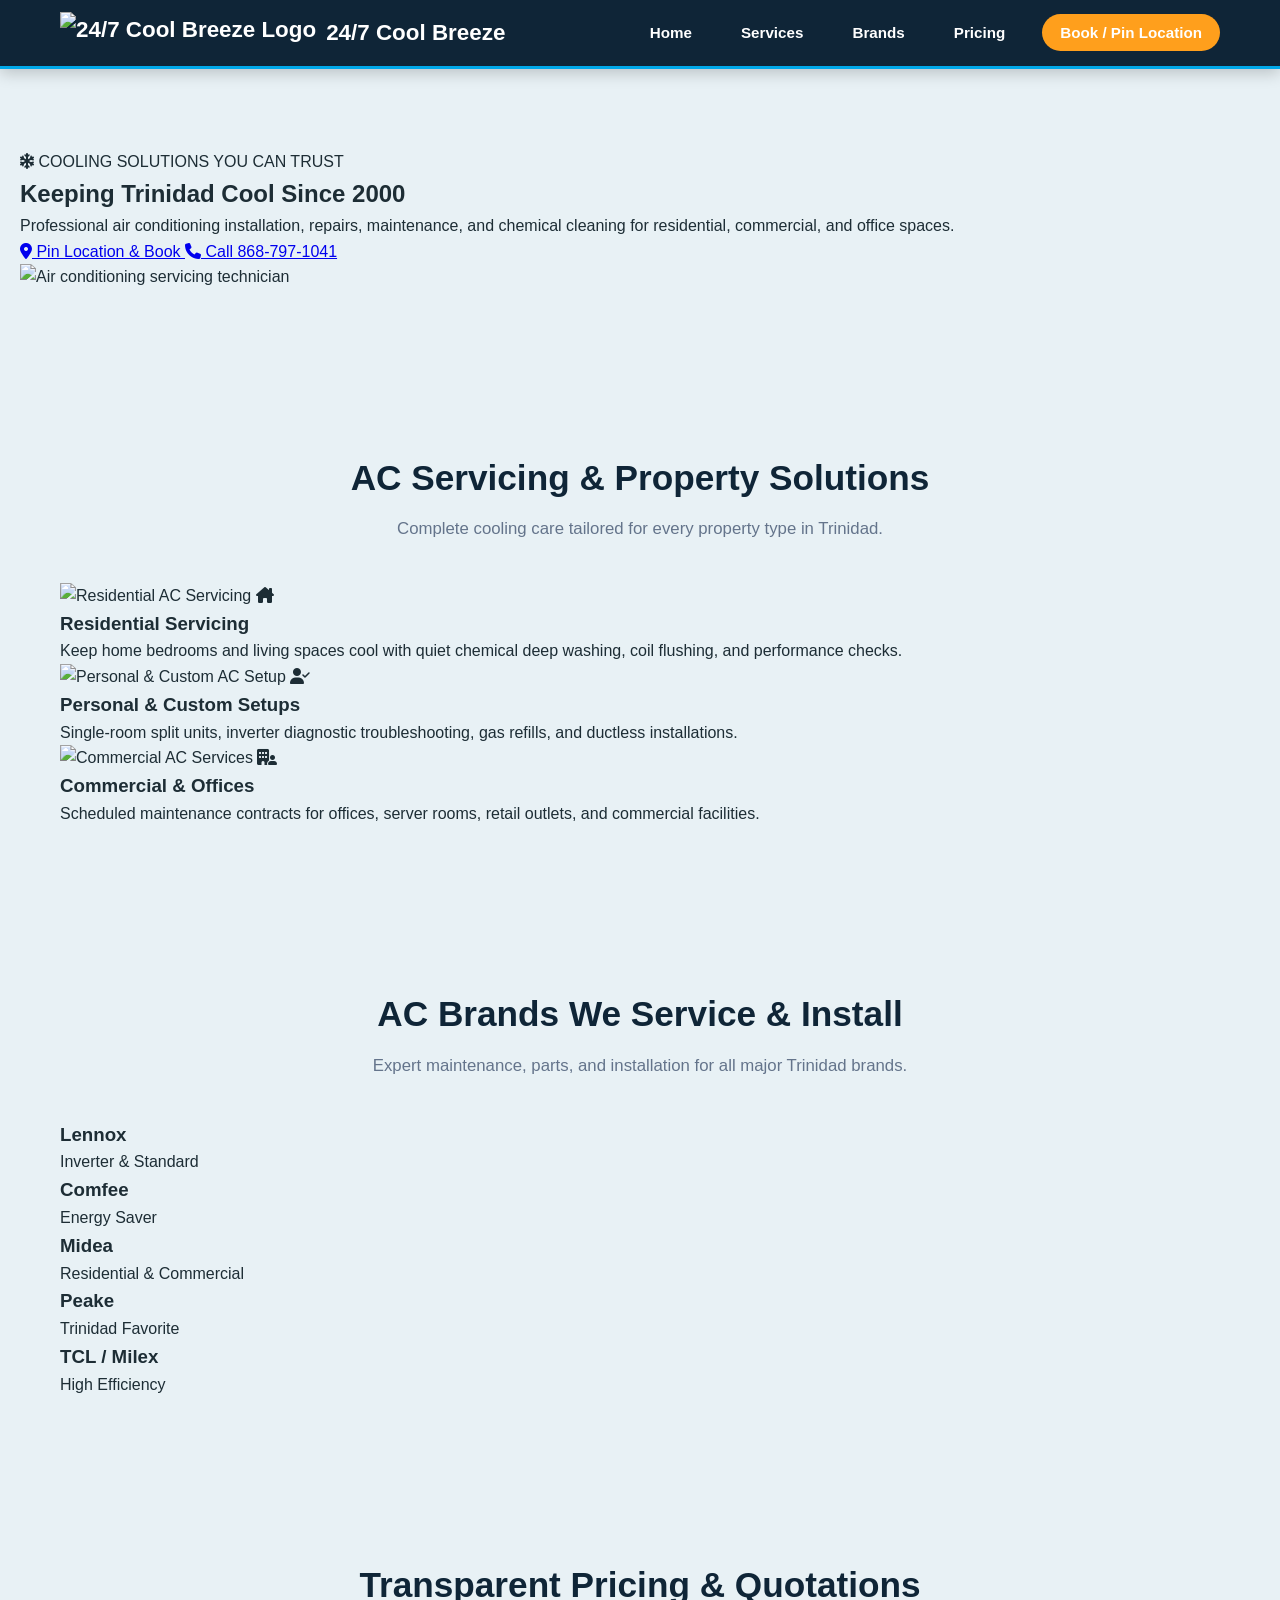
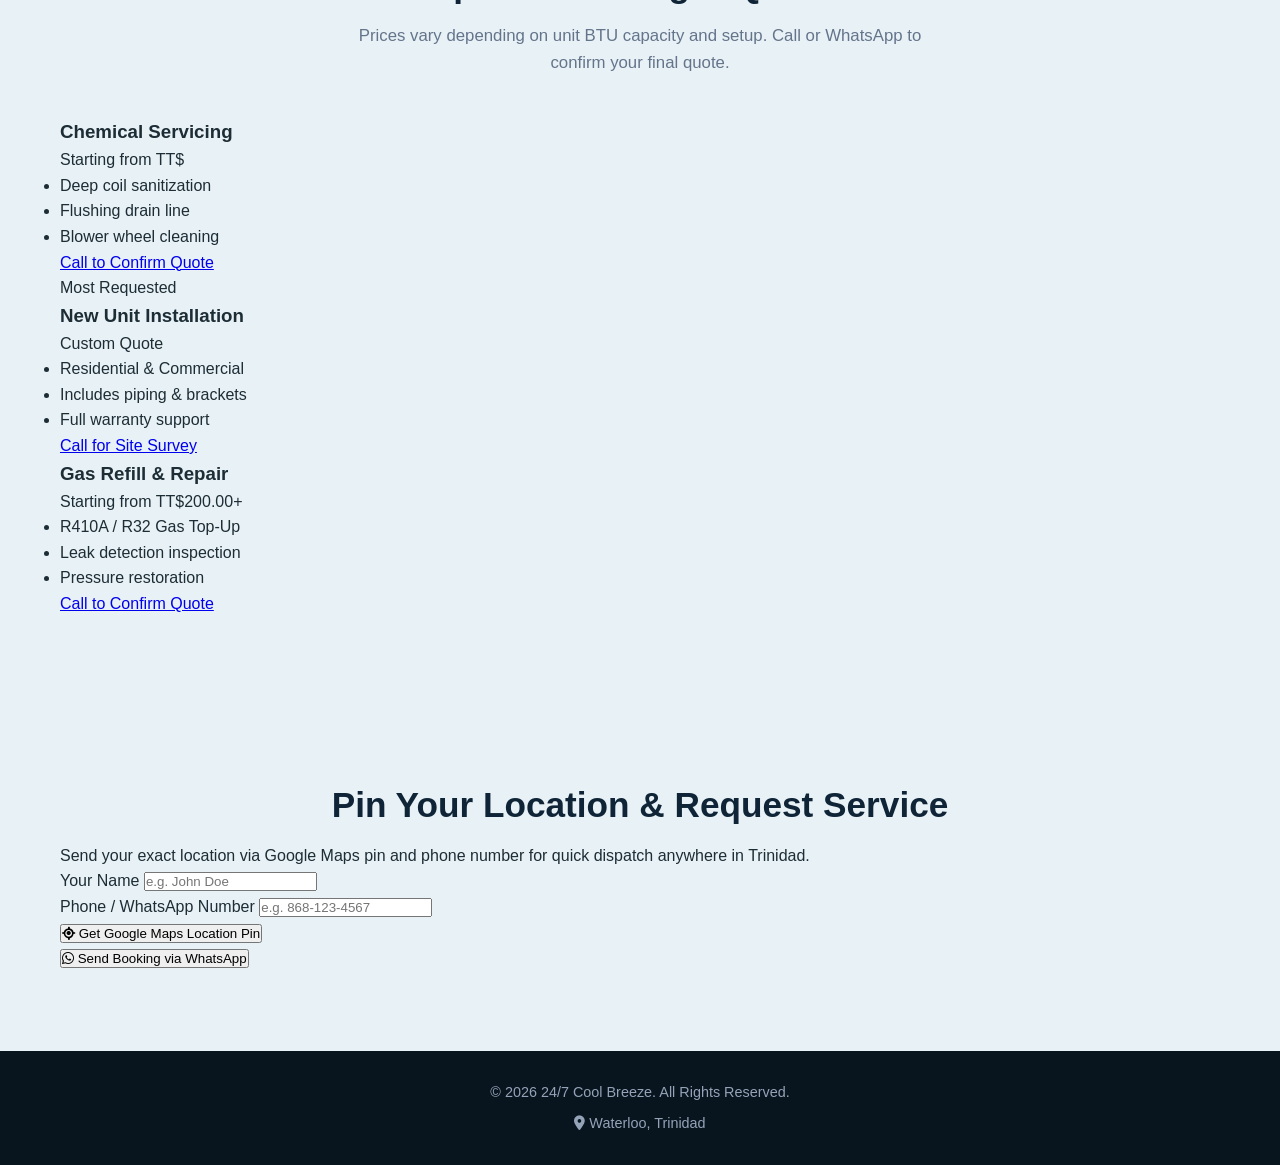
==== index.html @ b60d5aab "Add files via upload" ====
<!DOCTYPE html>
<html lang="en">
<head>
    <meta charset="UTF-8">
    <meta name="viewport" content="width=device-width, initial-scale=1.0">
    <title>24/7 Cool Breeze | Air Conditioning Services Trinidad</title>

    <!-- 1. Main Global Styles -->
    <link rel="stylesheet" href="style.css">

    <!-- 2. Section Module Stylesheets (Corrected Folder Paths) -->
    <link rel="stylesheet" href="hero/hero.css">
    <link rel="stylesheet" href="services/services.css">
    <link rel="stylesheet" href="brands/brands.css">
    <link rel="stylesheet" href="pricing/pricing.css">
    <link rel="stylesheet" href="location/location.css">

    <!-- 3. Font Awesome Icons -->
    <link rel="stylesheet" href="https://cdnjs.cloudflare.com/ajax/libs/font-awesome/6.5.2/css/all.min.css">
</head>
<body>

    <!-- ==========================================
         Sticky Navigation Header
         ========================================== -->
    <header>
        <nav class="navbar">
            <a href="#home" class="logo">
                <img src="images/logo.png" alt="24/7 Cool Breeze Logo">
                <span>24/7 Cool Breeze</span>
            </a>

            <ul class="nav-links" id="nav-links">
                <li><a href="#home">Home</a></li>
                <li><a href="#services">Services</a></li>
                <li><a href="#brands">Brands</a></li>
                <li><a href="#pricing">Pricing</a></li>
                <li><a href="#location" class="nav-book-btn">Book / Pin Location</a></li>
            </ul>

            <button id="mobile-menu-toggle" type="button" aria-label="Toggle navigation">
            <i class="fas fa-bars"></i>
            </button>

          </nav>  
    </header>

    <!-- ==========================================
         Page Content Modules
         ========================================== -->
    <main>

        <!-- Hero Module -->
        <section id="home" class="hero-section">
            <div class="hero-container">
                <div class="hero-content">
                    <span class="hero-badge">
                        <i class="fa-solid fa-snowflake"></i> COOLING SOLUTIONS YOU CAN TRUST
                    </span>
                    <h1>Keeping Trinidad Cool Since 2000</h1>
                    <p>
                        Professional air conditioning installation, repairs, maintenance, 
                        and chemical cleaning for residential, commercial, and office spaces.
                    </p>
                    <div class="hero-actions">
                        <a href="#location" class="btn-primary">
                            <i class="fa-solid fa-location-dot"></i> Pin Location & Book
                        </a>
                        <a href="tel:+18687971041" class="btn-secondary">
                            <i class="fa-solid fa-phone"></i> Call 868-797-1041
                        </a>
                    </div>
                </div>
                <div class="hero-image-wrapper">
                    <img src="images/technican.png" alt="Air conditioning servicing technician">
                </div>
            </div>
        </section>

        <!-- Services Module -->
        <section id="services" class="servicing-section">
            <div class="container">
                <h2>AC Servicing & Property Solutions</h2>
                <p class="section-subtitle">Complete cooling care tailored for every property type in Trinidad.</p>
                <div class="services-wrapper">
                    <div class="service-category">
                     <img src="images/residential.png" alt="Residential AC Servicing" class="card-image">
                        <i class="fa-solid fa-house-chimney"></i>
                        <h3>Residential Servicing</h3>
                        <p>Keep home bedrooms and living spaces cool with quiet chemical deep washing, coil flushing, and performance checks.</p>
                    </div>
                    <div class="service-category">
                        <img src="images/personal.png" alt="Personal & Custom AC Setup" class="card-image">
                        <i class="fa-solid fa-user-check"></i>
                        <h3>Personal & Custom Setups</h3>
                        <p>Single-room split units, inverter diagnostic troubleshooting, gas refills, and ductless installations.</p>
                    </div>
                    <div class="service-category">
                        <img src="images/commerical.png" alt="Commercial AC Services" class="card-image">
                        <i class="fa-solid fa-building-user"></i>
                        <h3>Commercial & Offices</h3>
                        <p>Scheduled maintenance contracts for offices, server rooms, retail outlets, and commercial facilities.</p>
                    </div>
                </div>
            </div>
        </section>

        <!-- Brands Module -->
        <section id="brands" class="brands-section">
            <div class="container">
                <h2>AC Brands We Service & Install</h2>
                <p class="section-subtitle">Expert maintenance, parts, and installation for all major Trinidad brands.</p>
                <div class="brands-grid">
                    <div class="brand-card">
                        <h3>Lennox</h3>
                        <span class="badge">Inverter & Standard</span>
                    </div>
                    <div class="brand-card">
                        <h3>Comfee</h3>
                        <span class="badge">Energy Saver</span>
                    </div>
                    <div class="brand-card">
                        <h3>Midea</h3>
                        <span class="badge">Residential & Commercial</span>
                    </div>
                    <div class="brand-card">
                        <h3>Peake</h3>
                        <span class="badge">Trinidad Favorite</span>
                    </div>
                    <div class="brand-card">
                        <h3>TCL / Milex</h3>
                        <span class="badge">High Efficiency</span>
                    </div>
                </div>
            </div>
        </section>

        <!-- Pricing Module -->
        <section id="pricing" class="pricing-section">
            <div class="container">
                <h2>Transparent Pricing & Quotations</h2>
                <p class="pricing-note">Prices vary depending on unit BTU capacity and setup. Call or WhatsApp to confirm your final quote.</p>
                <div class="pricing-grid">
                    <div class="pricing-card">
                        <h3>Chemical Servicing</h3>
                        <p class="price-estimate">Starting from TT$</p>
                        <ul>
                            <li>Deep coil sanitization</li>
                            <li>Flushing drain line</li>
                            <li>Blower wheel cleaning</li>
                        </ul>
                        <a href="tel:+18687971041" class="confirm-btn">Call to Confirm Quote</a>
                    </div>
                    <div class="pricing-card featured">
                        <span class="popular-tag">Most Requested</span>
                        <h3>New Unit Installation</h3>
                        <p class="price-estimate">Custom Quote</p>
                        <ul>
                            <li>Residential & Commercial</li>
                            <li>Includes piping & brackets</li>
                            <li>Full warranty support</li>
                        </ul>
                        <a href="tel:+18687971041" class="confirm-btn">Call for Site Survey</a>
                    </div>
                    <div class="pricing-card">
                        <h3>Gas Refill & Repair</h3>
                        <p class="price-estimate">Starting from TT$200.00+</p>
                        <ul>
                            <li>R410A / R32 Gas Top-Up</li>
                            <li>Leak detection inspection</li>
                            <li>Pressure restoration</li>
                        </ul>
                        <a href="tel:+18687971041" class="confirm-btn">Call to Confirm Quote</a>
                    </div>
                </div>
            </div>
        </section>

        <!-- Location Pin & Booking Module -->
        <section id="location" class="location-section">
            <div class="container">
                <h2>Pin Your Location & Request Service</h2>
                <p>Send your exact location via Google Maps pin and phone number for quick dispatch anywhere in Trinidad.</p>
                <form id="location-form" class="location-form">
                    <div class="form-group">
                        <label for="client-name">Your Name</label>
                        <input type="text" id="client-name" placeholder="e.g. John Doe" required>
                    </div>
                    <div class="form-group">
                        <label for="client-phone">Phone / WhatsApp Number</label>
                        <input type="tel" id="client-phone" placeholder="e.g. 868-123-4567" required>
                    </div>
                    <button type="button" id="pin-location-btn" class="pin-btn">
                        <i class="fa-solid fa-location-crosshairs"></i> Get Google Maps Location Pin
                    </button>
                    <div id="location-status" class="location-status"></div>
                    <button type="submit" class="submit-btn">
                        <i class="fa-brands fa-whatsapp"></i> Send Booking via WhatsApp
                    </button>
                </form>
            </div>
        </section>

    </main>

    <!-- Global Footer -->
    <footer>
        <div class="footer-container">
            <p>© 2026 24/7 Cool Breeze. All Rights Reserved.</p>
            <p><i class="fa-solid fa-location-dot"></i> Waterloo, Trinidad</p>
        </div>
    </footer>

    <!-- ==========================================
         JavaScript Files (Loaded at bottom of page)
         ========================================== -->
    <script src="main.js" defer></script>
    <script src="location/location.js" defer></script>
    <script src="hero/hero.js" defer></script>
    <script src="services/services.js" defer></script>
    <script src="brands/brands.js" defer></script>
    <script src="pricing/pricing.js" defer></script>
</body>
</html>
---- style.css ----
/* ==========================================
   GLOBAL COLORS
========================================== */

:root {
    --primary-navy: #0F2537;
    --secondary-cyan: #00A8E8;
    --bg-ice: #E8F1F5;
    --accent-mint: #2EC4B6;
    --cta-amber: #FF9F1C;
    --text-dark: #1D2D35;
    --text-muted: #64748B;
    --white: #FFFFFF;
}

/* ==========================================
   GLOBAL RESET
========================================== */

* {
    box-sizing: border-box;
    margin: 0;
    padding: 0;
    font-family: 'Segoe UI', Tahoma, Geneva, Verdana, sans-serif;
}

html {
    scroll-behavior: smooth;
    scroll-padding-top: 90px;
}

body {
    background-color: var(--bg-ice);
    color: var(--text-dark);
    line-height: 1.6;
}

/* ==========================================
   GLOBAL CONTAINER & TYPOGRAPHY
========================================== */

.container {
    max-width: 1200px;
    margin: 0 auto;
    padding: 0 20px;
}

section {
    padding: 80px 20px;
}

h2 {
    font-size: 2.2rem;
    color: var(--primary-navy);
    margin-bottom: 10px;
    text-align: center;
}

.section-subtitle,
.pricing-note {
    text-align: center;
    color: var(--text-muted);
    font-size: 1.05rem;
    max-width: 600px;
    margin: 0 auto 40px;
}

/* ==========================================
   NAVIGATION HEADER
========================================== */

header {
    position: sticky;
    top: 0;
    z-index: 1000;
    background-color: var(--primary-navy);
    border-bottom: 3px solid var(--secondary-cyan);
    box-shadow: 0 4px 15px rgba(0, 0, 0, 0.2);
}

.navbar {
    max-width: 1200px;
    margin: 0 auto;
    display: flex;
    flex-direction: row;
    align-items: center;
    justify-content: space-between;
    padding: 12px 20px;
    position: relative;
}

/* Logo */

.logo {
    display: flex;
    align-items: center;
    gap: 10px;
    color: var(--white);
    font-size: 1.4rem;
    font-weight: 800;
    text-decoration: none;
}

.logo img {
    height: 42px;
    width: auto;
    object-fit: contain;
}

/* Desktop Navigation Links */

.nav-links {
    display: flex;
    list-style: none;
    align-items: center;
    gap: 25px;
    margin: 0;
    padding: 0;
}

.nav-links a {
    color: var(--white);
    text-decoration: none;
    font-weight: 600;
    font-size: 0.95rem;
    padding: 8px 12px;
    border-radius: 6px;
    transition: color 0.3s ease, background-color 0.3s ease;
}

.nav-links a:hover {
    color: var(--secondary-cyan);
}

/* Booking Button */

.nav-links .nav-book-btn {
    background-color: var(--cta-amber);
    color: var(--white);
    border-radius: 20px;
    padding: 10px 18px;
}

.nav-links .nav-book-btn:hover {
    background-color: var(--accent-mint);
    color: var(--white);
}

/* Mobile Menu Button */

#mobile-menu-toggle {
    display: none;
    background: none;
    border: none;
    color: var(--white);
    font-size: 1.7rem;
    cursor: pointer;
    padding: 8px;
}

/* ==========================================
   FOOTER
========================================== */

footer {
    background-color: #08141E;
    color: #94A3B8;
    padding: 30px 20px;
    text-align: center;
    font-size: 0.9rem;
}

.footer-container {
    display: flex;
    flex-direction: column;
    gap: 8px;
}

/* ==========================================
   TABLET AND MOBILE RESPONSIVENESS
========================================== */

@media (max-width: 768px) {

    /* Navigation */

    .navbar {
        padding: 12px 15px;
    }

    .logo {
        font-size: 1.15rem;
    }

    .logo img {
        height: 36px;
    }

    #mobile-menu-toggle {
        display: block;
    }

    .nav-links {
        display: none;
        flex-direction: column;
        align-items: stretch;
        gap: 15px;
        position: absolute;
        top: 100%;
        left: 0;
        width: 100%;
        padding: 20px;
        background-color: var(--primary-navy);
        z-index: 1000;
        box-shadow: 0 5px 10px rgba(0, 0, 0, 0.2);
    }

    /* Show menu when JavaScript adds active */

    .nav-links.active {
        display: flex;
    }

    .nav-links a {
        display: block;
        text-align: center;
        padding: 12px;
    }

    /* General spacing */

    section {
        padding: 50px 15px;
    }

    h2 {
        font-size: 1.8rem;
    }

    .section-subtitle,
    .pricing-note {
        font-size: 1rem;
    }
}

/* ==========================================
   SMALL MOBILE SCREENS
========================================== */

@media (max-width: 480px) {

    .logo {
        font-size: 1rem;
    }

    .logo img {
        height: 32px;
    }

    #mobile-menu-toggle {
        font-size: 1.5rem;
    }

    h2 {
        font-size: 1.6rem;
    }

    .container {
        padding: 0 15px;
    }
}

/* ===
   ACCESSIBILITY
=== */

@media (prefers-reduced-motion: reduce) {
    html {
        scroll-behavior: auto;
    }

    * {
        transition-duration: 0.01ms !important;
    }
}
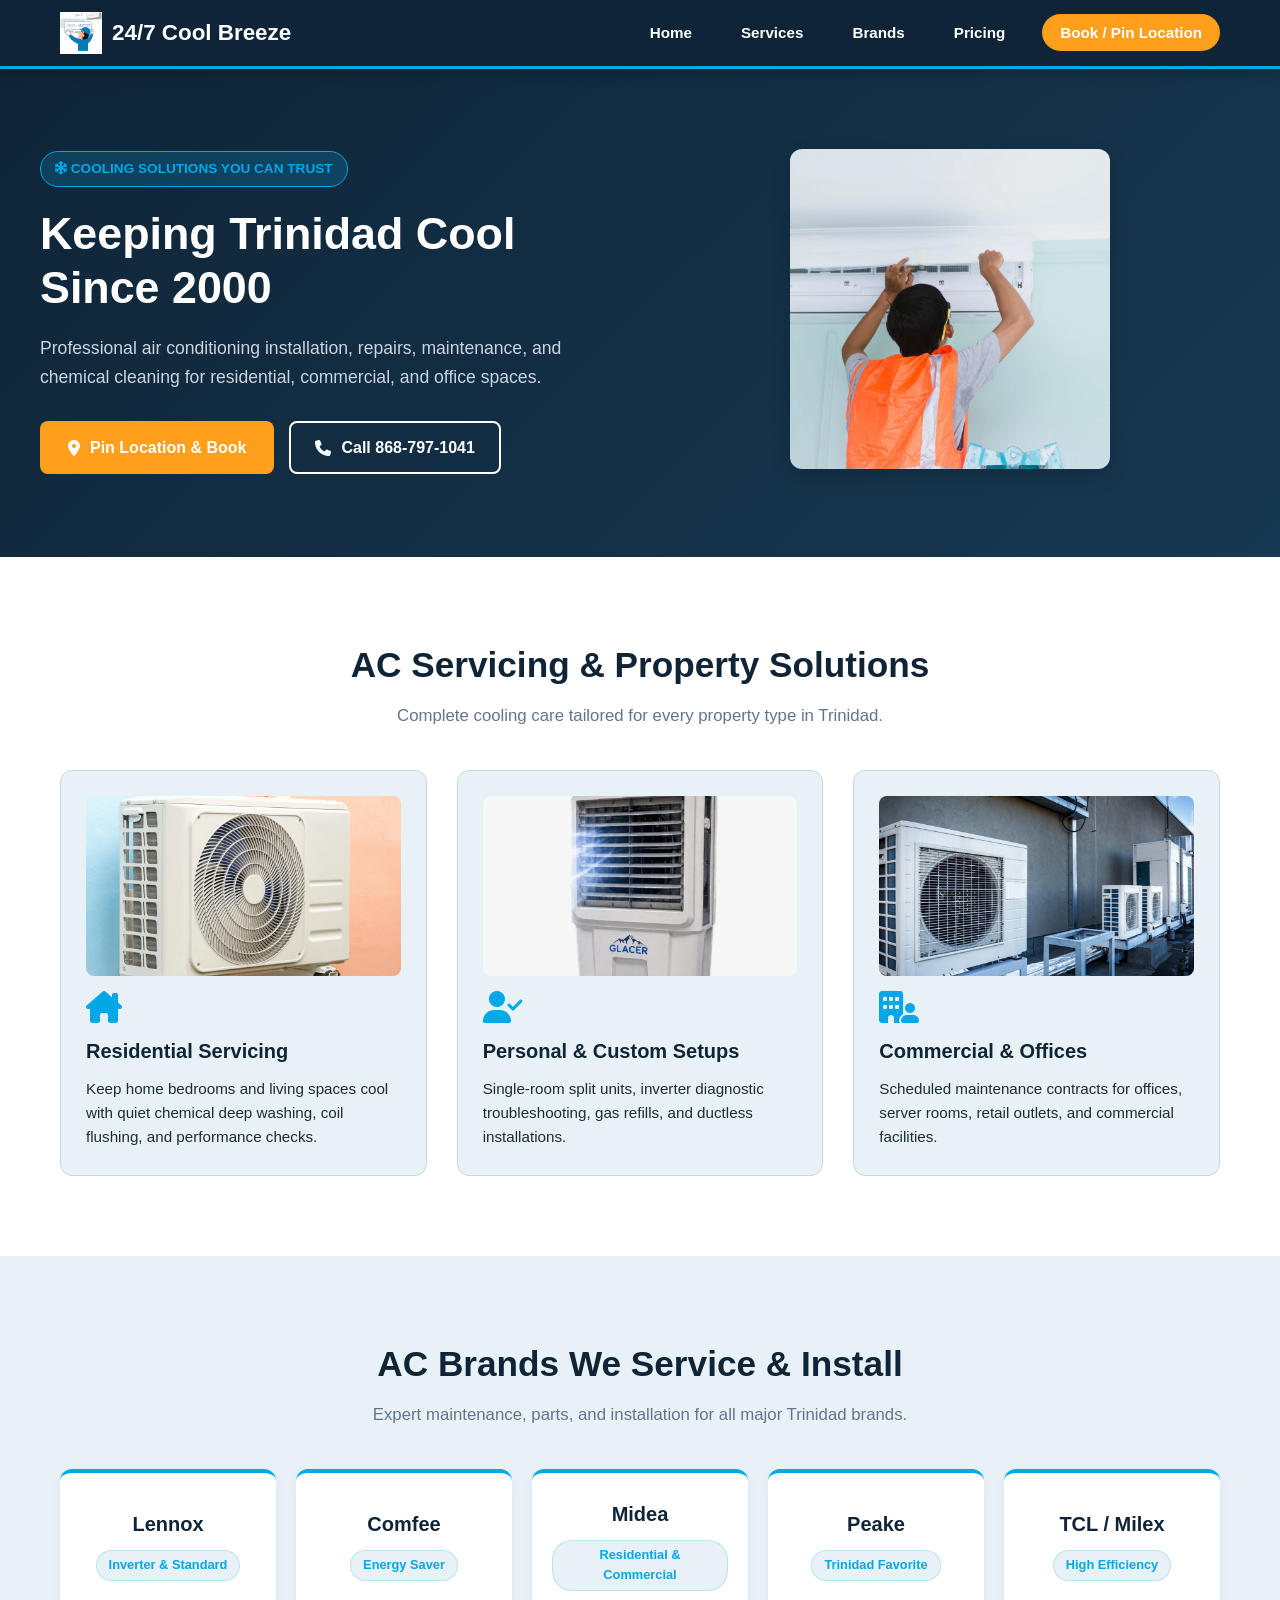
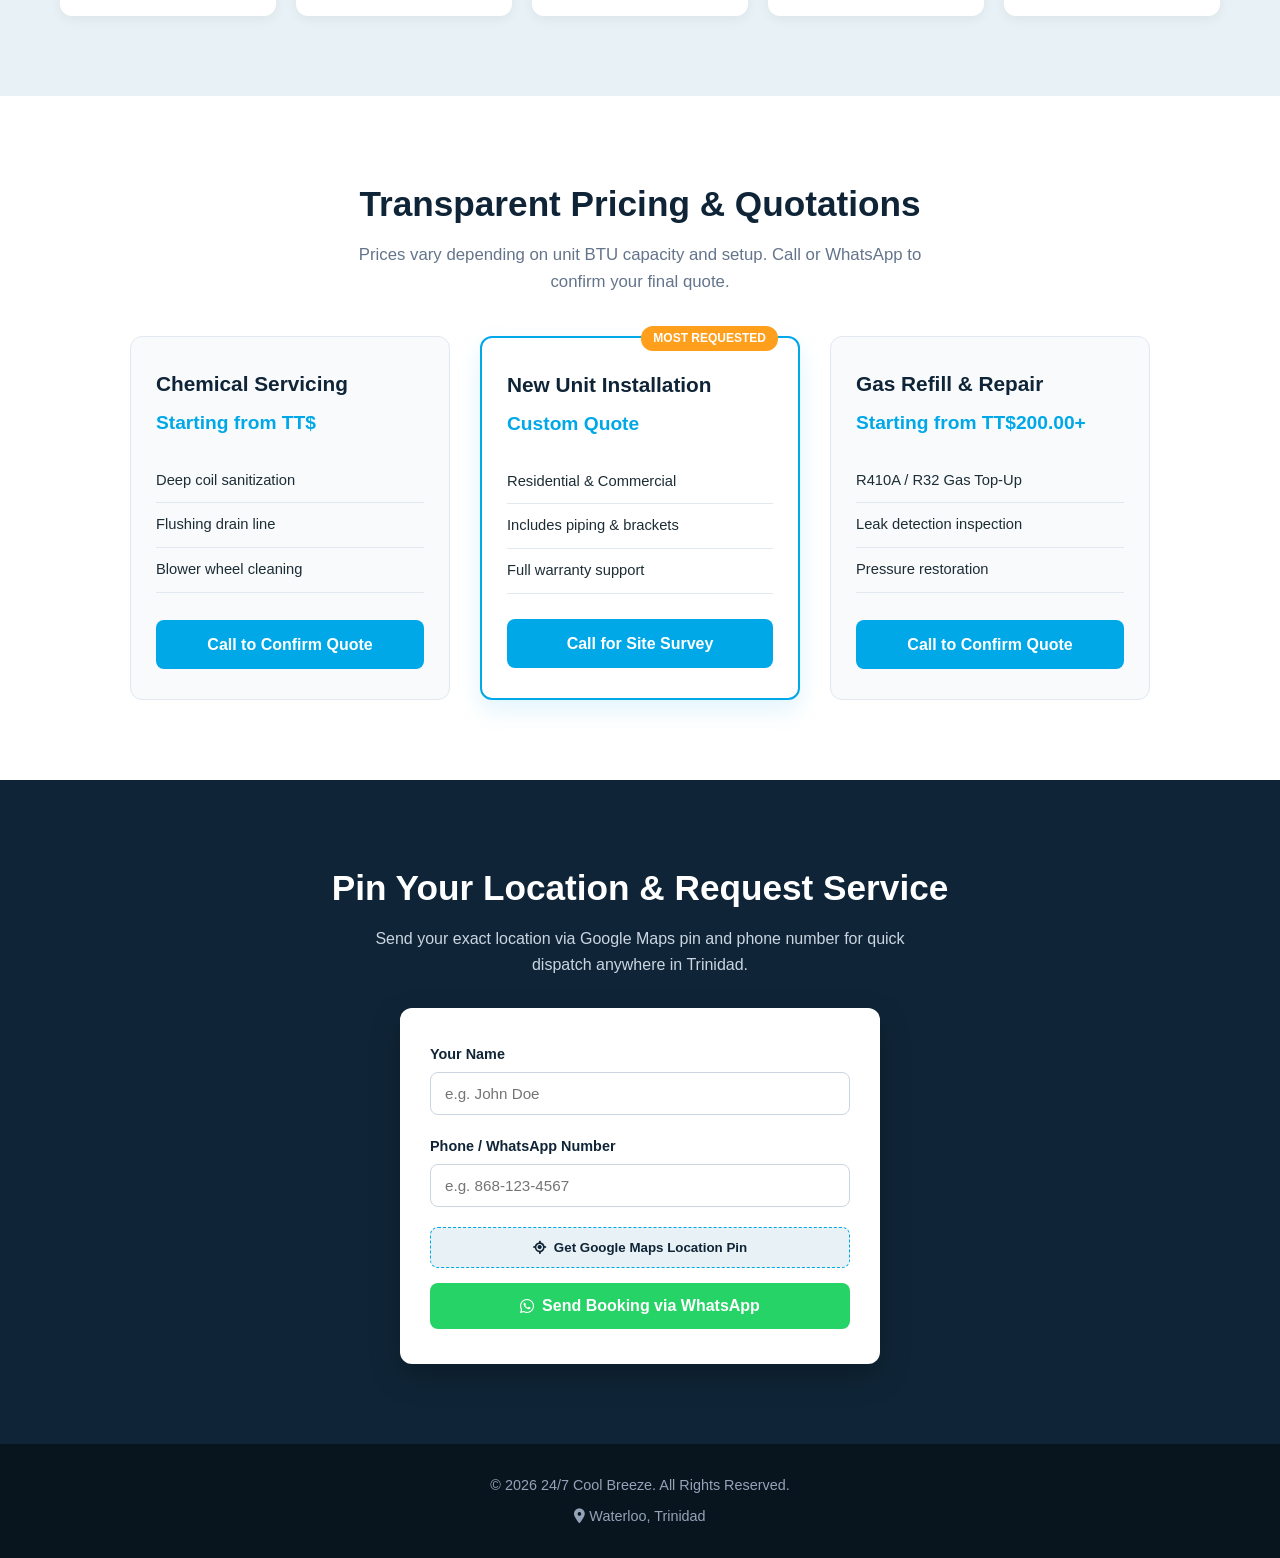
==== commit 61639fb1: "Update index.html" ====
--- a/index.html
+++ b/index.html
@@ -1,3 +1,4 @@
+
 <!DOCTYPE html>
 <html lang="en">
 <head>
@@ -5,28 +6,27 @@
     <meta name="viewport" content="width=device-width, initial-scale=1.0">
     <title>24/7 Cool Breeze | Air Conditioning Services Trinidad</title>
 
-    <!-- 1. Main Global Styles -->
+    <!-- Main Global Styles -->
     <link rel="stylesheet" href="style.css">
 
-    <!-- 2. Section Module Stylesheets (Corrected Folder Paths) -->
-    <link rel="stylesheet" href="hero/hero.css">
-    <link rel="stylesheet" href="services/services.css">
-    <link rel="stylesheet" href="brands/brands.css">
-    <link rel="stylesheet" href="pricing/pricing.css">
-    <link rel="stylesheet" href="location/location.css">
-
-    <!-- 3. Font Awesome Icons -->
+    <!-- Section Stylesheets -->
+    <link rel="stylesheet" href="hero.css">
+    <link rel="stylesheet" href="services.css">
+    <link rel="stylesheet" href="brands.css">
+    <link rel="stylesheet" href="pricing.css">
+    <link rel="stylesheet" href="location.css">
+
+    <!-- Font Awesome Icons -->
     <link rel="stylesheet" href="https://cdnjs.cloudflare.com/ajax/libs/font-awesome/6.5.2/css/all.min.css">
 </head>
+
 <body>
 
-    <!-- ==========================================
-         Sticky Navigation Header
-         ========================================== -->
+    <!-- Sticky Navigation Header -->
     <header>
         <nav class="navbar">
             <a href="#home" class="logo">
-                <img src="images/logo.png" alt="24/7 Cool Breeze Logo">
+                <img src="logo.png" alt="24/7 Cool Breeze Logo">
                 <span>24/7 Cool Breeze</span>
             </a>
 
@@ -39,186 +39,246 @@
             </ul>
 
             <button id="mobile-menu-toggle" type="button" aria-label="Toggle navigation">
-            <i class="fas fa-bars"></i>
+                <i class="fas fa-bars"></i>
             </button>
-
-          </nav>  
+        </nav>
     </header>
 
-    <!-- ==========================================
-         Page Content Modules
-         ========================================== -->
+    <!-- Page Content -->
     <main>
 
-        <!-- Hero Module -->
+        <!-- Hero Section -->
         <section id="home" class="hero-section">
             <div class="hero-container">
                 <div class="hero-content">
                     <span class="hero-badge">
                         <i class="fa-solid fa-snowflake"></i> COOLING SOLUTIONS YOU CAN TRUST
                     </span>
+
                     <h1>Keeping Trinidad Cool Since 2000</h1>
+
                     <p>
-                        Professional air conditioning installation, repairs, maintenance, 
+                        Professional air conditioning installation, repairs, maintenance,
                         and chemical cleaning for residential, commercial, and office spaces.
                     </p>
+
                     <div class="hero-actions">
                         <a href="#location" class="btn-primary">
                             <i class="fa-solid fa-location-dot"></i> Pin Location & Book
                         </a>
+
                         <a href="tel:+18687971041" class="btn-secondary">
                             <i class="fa-solid fa-phone"></i> Call 868-797-1041
                         </a>
                     </div>
                 </div>
+
                 <div class="hero-image-wrapper">
-                    <img src="images/technican.png" alt="Air conditioning servicing technician">
-                </div>
-            </div>
-        </section>
-
-        <!-- Services Module -->
+                    <img src="technican.png" alt="Air conditioning servicing technician">
+                </div>
+            </div>
+        </section>
+
+        <!-- Services Section -->
         <section id="services" class="servicing-section">
             <div class="container">
                 <h2>AC Servicing & Property Solutions</h2>
-                <p class="section-subtitle">Complete cooling care tailored for every property type in Trinidad.</p>
+
+                <p class="section-subtitle">
+                    Complete cooling care tailored for every property type in Trinidad.
+                </p>
+
                 <div class="services-wrapper">
+
                     <div class="service-category">
-                     <img src="images/residential.png" alt="Residential AC Servicing" class="card-image">
+                        <img src="residential.png" alt="Residential AC Servicing" class="card-image">
                         <i class="fa-solid fa-house-chimney"></i>
                         <h3>Residential Servicing</h3>
-                        <p>Keep home bedrooms and living spaces cool with quiet chemical deep washing, coil flushing, and performance checks.</p>
-                    </div>
+                        <p>
+                            Keep home bedrooms and living spaces cool with quiet chemical
+                            deep washing, coil flushing, and performance checks.
+                        </p>
+                    </div>
+
                     <div class="service-category">
-                        <img src="images/personal.png" alt="Personal & Custom AC Setup" class="card-image">
+                        <img src="personal.png" alt="Personal & Custom AC Setup" class="card-image">
                         <i class="fa-solid fa-user-check"></i>
                         <h3>Personal & Custom Setups</h3>
-                        <p>Single-room split units, inverter diagnostic troubleshooting, gas refills, and ductless installations.</p>
-                    </div>
+                        <p>
+                            Single-room split units, inverter diagnostic troubleshooting,
+                            gas refills, and ductless installations.
+                        </p>
+                    </div>
+
                     <div class="service-category">
-                        <img src="images/commerical.png" alt="Commercial AC Services" class="card-image">
+                        <img src="commerical.png" alt="Commercial AC Services" class="card-image">
                         <i class="fa-solid fa-building-user"></i>
                         <h3>Commercial & Offices</h3>
-                        <p>Scheduled maintenance contracts for offices, server rooms, retail outlets, and commercial facilities.</p>
-                    </div>
-                </div>
-            </div>
-        </section>
-
-        <!-- Brands Module -->
+                        <p>
+                            Scheduled maintenance contracts for offices, server rooms,
+                            retail outlets, and commercial facilities.
+                        </p>
+                    </div>
+
+                </div>
+            </div>
+        </section>
+
+        <!-- Brands Section -->
         <section id="brands" class="brands-section">
             <div class="container">
                 <h2>AC Brands We Service & Install</h2>
-                <p class="section-subtitle">Expert maintenance, parts, and installation for all major Trinidad brands.</p>
+
+                <p class="section-subtitle">
+                    Expert maintenance, parts, and installation for all major Trinidad brands.
+                </p>
+
                 <div class="brands-grid">
+
                     <div class="brand-card">
                         <h3>Lennox</h3>
                         <span class="badge">Inverter & Standard</span>
                     </div>
+
                     <div class="brand-card">
                         <h3>Comfee</h3>
                         <span class="badge">Energy Saver</span>
                     </div>
+
                     <div class="brand-card">
                         <h3>Midea</h3>
                         <span class="badge">Residential & Commercial</span>
                     </div>
+
                     <div class="brand-card">
                         <h3>Peake</h3>
                         <span class="badge">Trinidad Favorite</span>
                     </div>
+
                     <div class="brand-card">
                         <h3>TCL / Milex</h3>
                         <span class="badge">High Efficiency</span>
                     </div>
-                </div>
-            </div>
-        </section>
-
-        <!-- Pricing Module -->
+
+                </div>
+            </div>
+        </section>
+
+        <!-- Pricing Section -->
         <section id="pricing" class="pricing-section">
             <div class="container">
                 <h2>Transparent Pricing & Quotations</h2>
-                <p class="pricing-note">Prices vary depending on unit BTU capacity and setup. Call or WhatsApp to confirm your final quote.</p>
+
+                <p class="pricing-note">
+                    Prices vary depending on unit BTU capacity and setup.
+                    Call or WhatsApp to confirm your final quote.
+                </p>
+
                 <div class="pricing-grid">
+
                     <div class="pricing-card">
                         <h3>Chemical Servicing</h3>
                         <p class="price-estimate">Starting from TT$</p>
+
                         <ul>
                             <li>Deep coil sanitization</li>
                             <li>Flushing drain line</li>
                             <li>Blower wheel cleaning</li>
                         </ul>
-                        <a href="tel:+18687971041" class="confirm-btn">Call to Confirm Quote</a>
-                    </div>
+
+                        <a href="tel:+18687971041" class="confirm-btn">
+                            Call to Confirm Quote
+                        </a>
+                    </div>
+
                     <div class="pricing-card featured">
                         <span class="popular-tag">Most Requested</span>
                         <h3>New Unit Installation</h3>
                         <p class="price-estimate">Custom Quote</p>
+
                         <ul>
                             <li>Residential & Commercial</li>
                             <li>Includes piping & brackets</li>
                             <li>Full warranty support</li>
                         </ul>
-                        <a href="tel:+18687971041" class="confirm-btn">Call for Site Survey</a>
-                    </div>
+
+                        <a href="tel:+18687971041" class="confirm-btn">
+                            Call for Site Survey
+                        </a>
+                    </div>
+
                     <div class="pricing-card">
                         <h3>Gas Refill & Repair</h3>
                         <p class="price-estimate">Starting from TT$200.00+</p>
+
                         <ul>
                             <li>R410A / R32 Gas Top-Up</li>
                             <li>Leak detection inspection</li>
                             <li>Pressure restoration</li>
                         </ul>
-                        <a href="tel:+18687971041" class="confirm-btn">Call to Confirm Quote</a>
-                    </div>
-                </div>
-            </div>
-        </section>
-
-        <!-- Location Pin & Booking Module -->
+
+                        <a href="tel:+18687971041" class="confirm-btn">
+                            Call to Confirm Quote
+                        </a>
+                    </div>
+
+                </div>
+            </div>
+        </section>
+
+        <!-- Location and Booking Section -->
         <section id="location" class="location-section">
             <div class="container">
                 <h2>Pin Your Location & Request Service</h2>
-                <p>Send your exact location via Google Maps pin and phone number for quick dispatch anywhere in Trinidad.</p>
+
+                <p>
+                    Send your exact location via Google Maps pin and phone number
+                    for quick dispatch anywhere in Trinidad.
+                </p>
+
                 <form id="location-form" class="location-form">
+
                     <div class="form-group">
                         <label for="client-name">Your Name</label>
                         <input type="text" id="client-name" placeholder="e.g. John Doe" required>
                     </div>
+
                     <div class="form-group">
                         <label for="client-phone">Phone / WhatsApp Number</label>
                         <input type="tel" id="client-phone" placeholder="e.g. 868-123-4567" required>
                     </div>
+
                     <button type="button" id="pin-location-btn" class="pin-btn">
-                        <i class="fa-solid fa-location-crosshairs"></i> Get Google Maps Location Pin
+                        <i class="fa-solid fa-location-crosshairs"></i>
+                        Get Google Maps Location Pin
                     </button>
+
                     <div id="location-status" class="location-status"></div>
+
                     <button type="submit" class="submit-btn">
-                        <i class="fa-brands fa-whatsapp"></i> Send Booking via WhatsApp
+                        <i class="fa-brands fa-whatsapp"></i>
+                        Send Booking via WhatsApp
                     </button>
+
                 </form>
             </div>
         </section>
 
     </main>
 
-    <!-- Global Footer -->
+    <!-- Footer -->
     <footer>
         <div class="footer-container">
             <p>© 2026 24/7 Cool Breeze. All Rights Reserved.</p>
-            <p><i class="fa-solid fa-location-dot"></i> Waterloo, Trinidad</p>
+            <p>
+                <i class="fa-solid fa-location-dot"></i> Waterloo, Trinidad
+            </p>
         </div>
     </footer>
 
-    <!-- ==========================================
-         JavaScript Files (Loaded at bottom of page)
-         ========================================== -->
+    <!-- JavaScript Files -->
     <script src="main.js" defer></script>
-    <script src="location/location.js" defer></script>
-    <script src="hero/hero.js" defer></script>
-    <script src="services/services.js" defer></script>
-    <script src="brands/brands.js" defer></script>
-    <script src="pricing/pricing.js" defer></script>
+    <script src="location.js" defer></script>
+
 </body>
-</html>+</html>
--- a/hero.css
+++ b/hero.css
@@ -0,0 +1,113 @@
+/* Hero Section Styling */
+.hero-section {
+  background: linear-gradient(135deg, var(--primary-navy) 0%, #173852 100%);
+  color: var(--white);
+  padding: 80px 20px;
+  display: flex;
+  align-items: center;
+}
+
+.hero-container {
+  max-width: 1200px;
+  margin: 0 auto;
+  display: grid;
+  grid-template-columns: 1fr 1fr;
+  gap: 40px;
+  align-items: center;
+}
+
+.hero-badge {
+  display: inline-block;
+  background: rgba(0, 168, 232, 0.2);
+  color: var(--secondary-cyan);
+  border: 1px solid var(--secondary-cyan);
+  padding: 6px 14px;
+  border-radius: 20px;
+  font-size: 0.85rem;
+  font-weight: 700;
+  margin-bottom: 20px;
+}
+
+.hero-content h1 {
+  font-size: 2.8rem;
+  line-height: 1.2;
+  margin-bottom: 20px;
+  color: var(--white);
+}
+
+.hero-content p {
+  font-size: 1.1rem;
+  color: #cbd5e1;
+  margin-bottom: 30px;
+}
+
+.hero-actions {
+  display: flex;
+  gap: 15px;
+  flex-wrap: wrap;
+}
+
+.btn-primary {
+  background-color: var(--cta-amber);
+  color: var(--white);
+  padding: 14px 28px;
+  border-radius: 8px;
+  font-weight: bold;
+  text-decoration: none;
+  display: inline-flex;
+  align-items: center;
+  gap: 10px;
+  transition: background-color 0.2s ease;
+}
+
+.btn-primary:hover {
+  background-color: #e08b10;
+}
+
+.btn-secondary {
+  background-color: transparent;
+  color: var(--white);
+  border: 2px solid var(--white);
+  padding: 12px 24px;
+  border-radius: 8px;
+  font-weight: bold;
+  text-decoration: none;
+  display: inline-flex;
+  align-items: center;
+  gap: 10px;
+  transition: background-color 0.2s ease, color 0.2s ease;
+}
+
+.btn-secondary:hover {
+  background-color: var(--white);
+  color: var(--primary-navy);
+}
+
+.hero-image-wrapper {
+  max-width: 420px; /* Limits how big the container can get */
+  margin: 0 auto;   /* Centers it neatly */
+}
+
+.hero-image-wrapper img {
+  width: 100%;
+  max-height: 320px; /* Caps the height */
+  border-radius: 12px;
+  object-fit: cover; /* Prevents image stretching */
+  box-shadow: 0 8px 20px rgba(0, 0, 0, 0.15);
+}
+
+
+@media (max-width: 768px) {
+  .hero-container {
+    grid-template-columns: 1fr;
+    text-align: center;
+  }
+
+  .hero-content h1 {
+    font-size: 2rem;
+  }
+
+  .hero-actions {
+    justify-content: center;
+  }
+}
--- a/services.css
+++ b/services.css
@@ -0,0 +1,52 @@
+.servicing-section {
+  background-color: var(--white);
+}
+
+.services-wrapper {
+  display: grid;
+  grid-template-columns: repeat(auto-fit, minmax(280px, 1fr));
+  gap: 30px;
+  align-items: stretch; /* Ensures all cards match height */
+}
+
+.service-category {
+  background: var(--bg-ice);
+  padding: 25px;
+  border-radius: 12px;
+  border: 1px solid #CBD5E1;
+  text-align: left;
+  display: flex;
+  flex-direction: column;
+  transition: transform 0.2s ease, box-shadow 0.2s ease;
+}
+
+.service-category:hover {
+  transform: translateY(-4px);
+  box-shadow: 0 8px 20px rgba(0, 0, 0, 0.08);
+}
+
+.card-image {
+  width: 100%;
+  height: 180px;
+  object-fit: cover;
+  border-radius: 8px;
+  margin-bottom: 15px;
+}
+
+.service-category i {
+  font-size: 2rem;
+  color: var(--secondary-cyan);
+  margin-bottom: 12px;
+}
+
+.service-category h3 {
+  color: var(--primary-navy);
+  font-size: 1.25rem;
+  margin-bottom: 10px;
+}
+
+.service-category p {
+  color: var(--text-dark);
+  font-size: 0.95rem;
+  margin-top: auto; /* Pushes content cleanly to bottom if needed */
+}
--- a/brands.css
+++ b/brands.css
@@ -0,0 +1,78 @@
+/* ==========================================
+   Brands Section Styling
+   ========================================== */
+.brands-section {
+  background-color: var(--bg-ice);
+  padding: 80px 20px;
+  text-align: center;
+}
+
+.brands-section h2 {
+  color: var(--primary-navy);
+  font-size: 2.2rem;
+  margin-bottom: 10px;
+}
+
+.brands-grid {
+  display: grid;
+  grid-template-columns: repeat(auto-fit, minmax(200px, 1fr));
+  gap: 20px;
+  max-width: 1200px;
+  margin: 40px auto 0 auto;
+}
+
+.brand-card {
+  background: var(--white);
+  padding: 25px 20px;
+  border-radius: 12px;
+  box-shadow: 0 4px 12px rgba(0, 0, 0, 0.05);
+  border-top: 4px solid var(--secondary-cyan);
+  display: flex;
+  flex-direction: column;
+  align-items: center;
+  justify-content: center;
+  gap: 10px;
+  transition: transform 0.2s ease, box-shadow 0.2s ease;
+}
+
+.brand-card:hover {
+  transform: translateY(-5px);
+  box-shadow: 0 8px 20px rgba(0, 0, 0, 0.1);
+}
+
+.brand-card h3 {
+  color: var(--primary-navy);
+  font-size: 1.25rem;
+  font-weight: 700;
+  margin: 0;
+}
+
+.badge {
+  font-size: 0.8rem;
+  background: var(--bg-ice);
+  color: var(--secondary-cyan);
+  padding: 4px 12px;
+  border-radius: 20px;
+  font-weight: 600;
+  border: 1px solid rgba(0, 168, 232, 0.2);
+}
+
+/* Mobile Responsiveness */
+@media (max-width: 768px) {
+  .brands-section {
+    padding: 50px 15px;
+  }
+
+  .brands-grid {
+    grid-template-columns: repeat(auto-fit, minmax(140px, 1fr));
+    gap: 15px;
+  }
+
+  .brand-card {
+    padding: 18px 12px;
+  }
+
+  .brand-card h3 {
+    font-size: 1.1rem;
+  }
+}
--- a/pricing.css
+++ b/pricing.css
@@ -0,0 +1,89 @@
+.pricing-section {
+  background-color: var(--white);
+}
+
+.pricing-grid {
+  display: flex;
+  flex-wrap: wrap;
+  justify-content: center;
+  gap: 30px;
+}
+
+.pricing-card {
+  background: #F8FAFC;
+  border: 1px solid #E2E8F0;
+  border-radius: 12px;
+  padding: 30px 25px;
+  width: 320px;
+  display: flex;
+  flex-direction: column;
+  position: relative;
+  text-align: left;
+  transition: transform 0.2s ease;
+}
+
+.pricing-card:hover {
+  transform: translateY(-3px);
+}
+
+.pricing-card.featured {
+  border: 2px solid var(--secondary-cyan);
+  background: var(--white);
+  box-shadow: 0 10px 25px rgba(0, 168, 232, 0.12);
+}
+
+.popular-tag {
+  position: absolute;
+  top: -12px;
+  right: 20px;
+  background: var(--cta-amber);
+  color: var(--white);
+  padding: 3px 12px;
+  font-size: 0.75rem;
+  border-radius: 12px;
+  font-weight: bold;
+  text-transform: uppercase;
+}
+
+.pricing-card h3 {
+  color: var(--primary-navy);
+  margin-bottom: 8px;
+  font-size: 1.3rem;
+}
+
+.price-estimate {
+  font-size: 1.2rem;
+  font-weight: bold;
+  color: var(--secondary-cyan);
+  margin-bottom: 20px;
+}
+
+.pricing-card ul {
+  list-style: none;
+  padding: 0;
+  margin-bottom: 25px;
+  flex-grow: 1; /* Equalizes button placement at bottom */
+}
+
+.pricing-card ul li {
+  padding: 10px 0;
+  border-bottom: 1px solid #E2E8F0;
+  font-size: 0.92rem;
+  color: var(--text-dark);
+}
+
+.confirm-btn {
+  display: block;
+  text-align: center;
+  background: var(--secondary-cyan);
+  color: var(--white);
+  padding: 12px;
+  border-radius: 8px;
+  text-decoration: none;
+  font-weight: bold;
+  transition: background 0.2s ease;
+}
+
+.confirm-btn:hover {
+  background: var(--primary-navy);
+}
--- a/location.css
+++ b/location.css
@@ -0,0 +1,102 @@
+.location-section {
+  background: var(--primary-navy);
+  color: var(--white);
+  text-align: center;
+}
+
+.location-section h2 {
+  color: var(--white);
+}
+
+.location-section p {
+  color: #CBD5E1;
+  max-width: 550px;
+  margin: 0 auto 30px auto;
+}
+
+.location-form {
+  max-width: 480px;
+  margin: 0 auto;
+  background: var(--white);
+  color: var(--text-dark);
+  padding: 35px 30px;
+  border-radius: 12px;
+  text-align: left;
+  box-shadow: 0 12px 30px rgba(0, 0, 0, 0.25);
+}
+
+.form-group {
+  margin-bottom: 20px;
+}
+
+.form-group label {
+  display: block;
+  margin-bottom: 6px;
+  font-weight: 600;
+  font-size: 0.9rem;
+  color: var(--primary-navy);
+}
+
+.form-group input {
+  width: 100%;
+  padding: 12px 14px;
+  border: 1px solid #CBD5E1;
+  border-radius: 8px;
+  font-size: 0.95rem;
+  outline: none;
+  transition: border-color 0.2s ease;
+}
+
+.form-group input:focus {
+  border-color: var(--secondary-cyan);
+}
+
+.pin-btn {
+  width: 100%;
+  background: var(--bg-ice);
+  color: var(--primary-navy);
+  border: 1px dashed var(--secondary-cyan);
+  padding: 12px;
+  border-radius: 8px;
+  font-weight: bold;
+  cursor: pointer;
+  margin-bottom: 15px;
+  display: flex;
+  justify-content: center;
+  align-items: center;
+  gap: 8px;
+  transition: background-color 0.2s ease;
+}
+
+.pin-btn:hover {
+  background: #D0E3EC;
+}
+
+.submit-btn {
+  width: 100%;
+  background: #25D366; /* WhatsApp Green */
+  color: var(--white);
+  border: none;
+  padding: 14px;
+  border-radius: 8px;
+  font-size: 1rem;
+  font-weight: bold;
+  cursor: pointer;
+  display: flex;
+  justify-content: center;
+  align-items: center;
+  gap: 8px;
+  transition: background-color 0.2s ease;
+}
+
+.submit-btn:hover {
+  background: #1EBE5D;
+}
+
+.location-status {
+  font-size: 0.85rem;
+  margin-bottom: 15px;
+  color: var(--accent-mint);
+  font-weight: 600;
+  text-align: center;
+}
